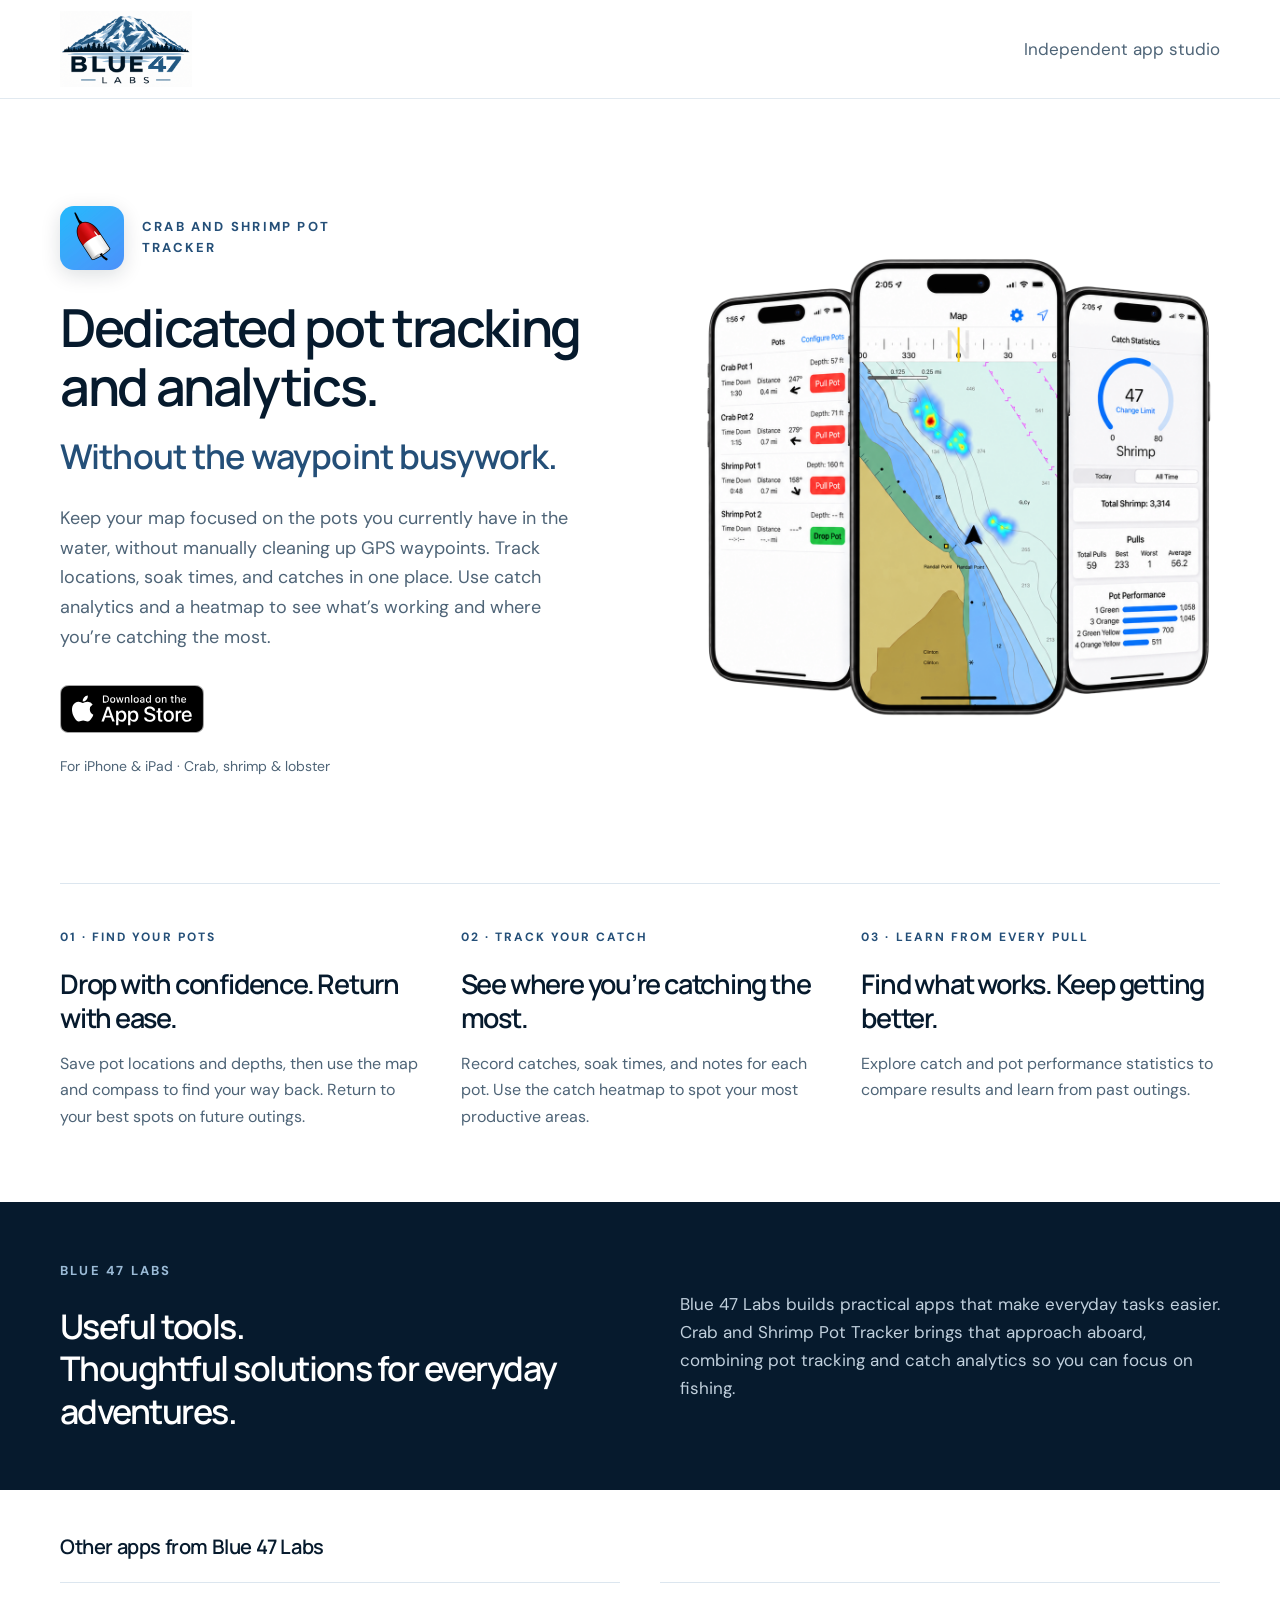
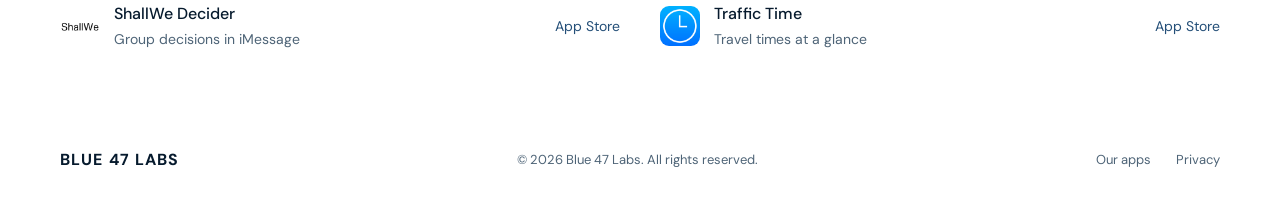
==== index.html @ 3d628301 "Publish Blue 47 Labs website with Pot Tracker, privacy page, and app links" ====
<!doctype html><html lang="en"><head><meta charset="utf-8"><meta name="viewport" content="width=device-width, initial-scale=1"><title>Blue 47 Labs | Crab and Shrimp Pot Tracker</title><meta name="description" content="Dedicated pot tracking and catch analytics from Blue 47 Labs. Track current pots, explore your catch heatmap, and return to your best spots."><meta name="theme-color" content="#061A2D"><link rel="icon" type="image/svg+xml" href="data:image/svg+xml,%3Csvg xmlns='http://www.w3.org/2000/svg' viewBox='0 0 64 64'%3E%3Crect width='64' height='64' rx='12' fill='%23061A2D'/%3E%3Ctext x='32' y='44' text-anchor='middle' font-family='Arial' font-weight='bold' font-size='34' fill='%239BBBD7'%3E47%3C/text%3E%3C/svg%3E"><link rel="stylesheet" href="/styles.css?v=11"></head><body><a class="skip" href="#main">Skip to content</a><header><div class="wrap nav"><a class="brand" href="/" aria-label="Blue 47 Labs home"><img src="/assets/blue47-logo.png" alt="Blue 47 Labs" width="132" height="76"></a><span class="nav-label">Independent app studio</span></div></header><main id="main"><div class="wrap"><section class="hero tracker-hero" id="apps"><div><div class="featured-identity"><img class="app-icon" src="/assets/pot-tracker-icon.jpg" alt="" width="64" height="64"><p class="eyebrow">CRAB AND SHRIMP POT TRACKER</p></div><h1>Dedicated pot tracking and analytics.<span class="headline-sub">Without the waypoint busywork.</span></h1><p class="intro">Keep your map focused on the pots you currently have in the water, without manually cleaning up GPS waypoints. Track locations, soak times, and catches in one place. Use catch analytics and a heatmap to see what’s working and where you’re catching the most.</p><div class="hero-foot"><a class="store-badge" href="https://apps.apple.com/us/app/crab-and-shrimp-pot-tracker/id1212160970" aria-label="Download Crab and Shrimp Pot Tracker on the App Store"><img src="/assets/download-on-the-app-store.svg" alt="Download on the App Store" width="144" height="48"></a></div><p class="availability">For iPhone &amp; iPad · Crab, shrimp &amp; lobster</p></div><figure class="tracker-photo tracker-phones"><img src="/assets/pot-tracker-phones-transparent.png" alt="Crab and Shrimp Pot Tracker showing the pot list, catch heatmap, and catch analytics on three iPhones" width="1122" height="1402" fetchpriority="high"></figure></section><section class="tracker-benefits" aria-label="Pot Tracker highlights"><article><span class="eyebrow">01 · FIND YOUR POTS</span><h2>Drop with confidence. Return with ease.</h2><p>Save pot locations and depths, then use the map and compass to find your way back. Return to your best spots on future outings.</p></article><article><span class="eyebrow">02 · TRACK YOUR CATCH</span><h2>See where you’re catching the most.</h2><p>Record catches, soak times, and notes for each pot. Use the catch heatmap to spot your most productive areas.</p></article><article><span class="eyebrow">03 · LEARN FROM EVERY PULL</span><h2>Find what works. Keep getting better.</h2><p>Explore catch and pot performance statistics to compare results and learn from past outings.</p></article></section></div><section class="studio-note" id="about"><div class="wrap studio-inner"><div><p class="eyebrow">BLUE 47 LABS</p><h2>Useful tools.<br>Thoughtful solutions for everyday adventures.</h2></div><p>Blue 47 Labs builds practical apps that make everyday tasks easier. Crab and Shrimp Pot Tracker brings that approach aboard, combining pot tracking and catch analytics so you can focus on fishing.</p></div></section><section class="wrap other-apps" aria-labelledby="other-apps-title"><h2 id="other-apps-title">Other apps from Blue 47 Labs</h2><div class="other-app-list"><a class="other-app" href="https://apps.apple.com/tr/app/shallwe-decider/id1381268381"><img src="/assets/shallwe-decider-icon.jpg" alt="" width="40" height="40" loading="lazy"><span><strong>ShallWe Decider</strong><span>Group decisions in iMessage</span></span><span class="other-explore">App Store</span></a><a class="other-app" href="https://apps.apple.com/us/app/traffic-time-fast-etas/id1092826385"><img src="/assets/traffic-time-icon.jpg" alt="" width="40" height="40" loading="lazy"><span><strong>Traffic Time</strong><span>Travel times at a glance</span></span><span class="other-explore">App Store</span></a></div></section></main><footer><div class="wrap footer-inner"><a class="footer-brand" href="/">BLUE 47 LABS</a><span>© 2026 Blue 47 Labs. All rights reserved.</span><div class="footer-links"><a href="/#apps">Our apps</a><a href="/privacy/">Privacy</a></div></div></footer></body></html>
---- styles.css ----
@import url('https://fonts.googleapis.com/css2?family=DM+Sans:wght@400;450;500;600;700&family=Manrope:wght@400;500;600;700;800&display=swap');
:root{--navy:#061A2D;--blue:#244F78;--ice:#9BBBD7;--white:#fff;--pale:#edf3f8;--muted:#4e6477}*{box-sizing:border-box}html{scroll-behavior:smooth;scroll-padding-top:110px}body{margin:0;color:var(--navy);background:white;font-family:'DM Sans',sans-serif;font-size:17px;line-height:1.65}a{color:inherit;text-decoration:none}a:focus-visible,summary:focus-visible{outline:3px solid var(--blue);outline-offset:6px}.wrap{max-width:1240px;margin:auto;padding:0 40px}.skip{position:absolute;left:10px;top:-80px;background:white;padding:10px;z-index:20}.skip:focus{top:10px}header{background:rgba(255,255,255,.97);border-bottom:1px solid #e1e9f0;position:sticky;top:0;z-index:10}.nav{height:98px;display:flex;align-items:center;justify-content:space-between;gap:28px}.brand img{display:block;width:132px;height:76px;object-fit:contain}nav{display:flex;gap:34px;align-items:center;font-size:15px;font-weight:600}nav a:hover,.textlink:hover{color:var(--blue);text-decoration:underline;text-underline-offset:6px}.nav-label{color:var(--muted);font-weight:400}.eyebrow{font-size:13px;font-weight:700;letter-spacing:.17em;color:var(--blue);text-transform:uppercase;margin:0 0 23px}h1,h2,h3{font-family:Manrope,sans-serif;line-height:1.12;letter-spacing:-.045em;margin:0}h1{font-size:clamp(44px,5.3vw,72px);font-weight:600}h2{font-size:clamp(32px,3.5vw,48px);font-weight:600}h3{font-size:25px;font-weight:600;letter-spacing:-.025em}p{margin:0 0 24px}.hero{padding:86px 0 76px;display:grid;grid-template-columns:1.08fr 1fr;gap:44px;align-items:center}.hero .intro{max-width:510px;color:var(--muted);margin:26px 0 32px;font-size:19px}.hero-art img{display:block;width:100%;height:auto}.hero-art{padding:15px 0 20px}.hero-caption{margin:24px 0 0;text-align:center;font-size:12px;letter-spacing:.18em;color:var(--muted);text-transform:uppercase}.button{display:inline-flex;justify-content:center;align-items:center;min-height:52px;padding:12px 26px;background:var(--navy);color:white;border:1px solid var(--navy);border-radius:5px;font-weight:600;font-size:15px;transition:background .2s,transform .2s}.button:hover{background:var(--blue);transform:translateY(-2px)}.button.light{background:white;color:var(--navy);border-color:white}.hero-foot{display:flex;gap:26px;align-items:center;font-size:14px;color:var(--muted)}.strip{border-top:1px solid #dce6ef;border-bottom:1px solid #dce6ef;display:flex;justify-content:space-between;padding:22px 0;color:var(--muted);font-size:14px}.strip b{color:var(--navy);font-weight:500}.collection{padding:82px 0 90px}.section-heading{display:flex;justify-content:space-between;gap:25px;align-items:end;margin-bottom:38px}.section-heading p{color:var(--muted);max-width:340px;margin:0}.cards{display:grid;grid-template-columns:repeat(3,1fr);gap:22px}.card{display:flex;flex-direction:column;padding:30px;border:1px solid #d8e3ed;border-radius:8px;transition:transform .2s,border-color .2s;background:var(--white)}.card:hover{transform:translateY(-5px);border-color:var(--blue)}.card-top{display:flex;justify-content:space-between;align-items:center;margin-bottom:34px}.number{font-family:Manrope,sans-serif;font-size:46px;color:var(--ice);line-height:1}.card .eyebrow{font-size:11px;letter-spacing:.12em;margin:0}.card h3{min-height:86px}.card p{font-size:16px;color:var(--muted);margin:20px 0 27px}.card .platform{font-size:13px;color:var(--blue);margin-top:auto}.card .textlink{font-size:15px;font-weight:700;border-top:1px solid #e0e8ef;padding-top:20px;margin-top:24px}.about{background:var(--navy);color:white;padding:76px 0}.about-grid{display:grid;grid-template-columns:1fr 1fr;gap:100px}.about .eyebrow{color:var(--ice)}.about p{color:#c1d0dd;font-size:18px;margin-top:8px}.about h2{max-width:470px}.about .small{font-size:14px;color:var(--ice);margin-top:30px;margin-bottom:0}footer{padding:36px 0}.footer-inner{display:flex;justify-content:space-between;gap:28px;align-items:center;font-size:13px;color:var(--muted)}.footer-brand{color:var(--navy);font-size:16px;font-weight:700;letter-spacing:.07em}.footer-links{display:flex;gap:25px}.breadcrumb{padding-top:34px;font-size:14px;color:var(--muted)}.detail-hero{padding:55px 0 64px;max-width:1000px}.detail-hero h1{font-size:clamp(42px,5vw,64px);white-space:pre-line}.app-name{color:var(--blue);font-size:21px;font-weight:600;margin:23px 0 16px}.detail-hero .intro{max-width:660px;font-size:20px;color:var(--muted);margin:0 0 28px}.detail-actions{display:flex;gap:24px;align-items:center;flex-wrap:wrap}.detail-actions span{font-size:14px;color:var(--muted)}.features-section{background:var(--pale);padding:70px 0}.features{display:grid;grid-template-columns:repeat(2,1fr);gap:0 64px;margin-top:32px}.feature{border-top:1px solid #c9d9e6;padding:28px 0 10px}.feature h3{font-size:24px;margin-bottom:12px}.feature p{color:var(--muted);max-width:490px}.app-bottom{padding:60px 0}.app-bottom .section-heading{align-items:center}.related{display:flex;gap:16px;flex-wrap:wrap}.related a{border:1px solid #cbdbe7;padding:12px 20px;border-radius:5px;font-size:15px}.related a:hover{background:var(--pale)}@media(max-width:800px){.wrap{padding:0 24px}.nav{height:86px;gap:16px}.brand img{width:108px;height:65px}nav{gap:20px;font-size:14px}.nav-label{display:none}.hero{padding:50px 0;grid-template-columns:1fr;gap:28px}.hero-art{max-width:450px;margin:auto}.hero-caption{margin-top:12px}.hero .intro{font-size:18px}.strip{gap:16px;flex-wrap:wrap;font-size:13px}.section-heading{display:block}.section-heading p{margin-top:18px}.collection{padding:55px 0}.cards{grid-template-columns:1fr}.card{padding:26px}.card h3{min-height:0}.card-top{margin-bottom:25px}.card p{margin:14px 0 20px}.about-grid{grid-template-columns:1fr;gap:28px}.about{padding:54px 0}.about p{font-size:17px}.footer-inner{align-items:start;flex-direction:column;gap:16px}.features{grid-template-columns:1fr}.detail-hero{padding:38px 0 48px}.detail-hero .intro{font-size:18px}.features-section{padding:45px 0}.app-bottom{padding:45px 0}.hero-foot{gap:17px}}@media(prefers-reduced-motion:reduce){html{scroll-behavior:auto}*{transition:none!important}}
/* App tiles: crisp App Store icons over softened, navy-tinted photography. */
.card{position:relative;isolation:isolate;overflow:hidden;background:var(--pale);border-color:#cbdbe7}
.card::before{content:"";position:absolute;z-index:-2;inset:-12px;background-image:var(--tile-photo);background-position:center;background-size:cover;filter:blur(1.5px) saturate(.65);opacity:1;pointer-events:none}
.card::after{content:"";position:absolute;z-index:-1;inset:0;background:linear-gradient(180deg,rgba(237,243,248,.12) 0%,rgba(237,243,248,.56) 42%,rgba(255,255,255,.88) 100%);pointer-events:none}
.card-pot-tracker{--tile-photo:url('/assets/pot-tracker-background.jpg')}
.card-shallwe-decider{--tile-photo:url('/assets/shallwe-decider-background.jpg')}
.card-traffic-time{--tile-photo:url('/assets/traffic-time-background.jpg')}
.card .card-top{gap:14px;margin-bottom:30px;min-height:80px}
.card .eyebrow{font-size:12px;line-height:1.5;text-align:right;color:var(--navy);max-width:140px}
.app-icon{width:80px;height:80px;flex:0 0 80px;object-fit:cover;border-radius:18px;box-shadow:0 5px 20px #061a2d24;background:white}
.card .textlink{border-color:#bccddb}
.card:hover{box-shadow:0 12px 30px #061a2d0c}

.card .eyebrow{background:rgba(255,255,255,.82);padding:5px 8px;border-radius:4px}

/* Keep the supplied crabbing photo visible; soften the other app tiles. */
.card-pot-tracker::before{background-size:cover;background-position:45% center}
.card-shallwe-decider::before,.card-traffic-time::before{filter:blur(3px) saturate(.35);opacity:.8}
.card-shallwe-decider::after,.card-traffic-time::after{background:linear-gradient(180deg,rgba(237,243,248,.52) 0%,rgba(237,243,248,.88) 42%,rgba(255,255,255,.96) 100%)}
.card-shallwe-decider .eyebrow,.card-traffic-time .eyebrow{background:none;padding:0;border-radius:0}

/* All app photos share the same muted treatment. */
.card-pot-tracker::before{background-position:center;filter:blur(3px) saturate(.35);opacity:.8}
.card-pot-tracker::after{background:linear-gradient(180deg,rgba(237,243,248,.52) 0%,rgba(237,243,248,.88) 42%,rgba(255,255,255,.96) 100%)}
.card-pot-tracker .eyebrow{background:none;padding:0;border-radius:0}

.card-actions{display:flex;flex-wrap:wrap;align-items:center;gap:20px 18px;border-top:1px solid #bccddb;margin-top:24px;padding-top:24px}
.store-badge{display:inline-flex;flex:none;line-height:0;border-radius:7px}
.store-badge img{display:block;width:144px;height:auto}
.card .card-actions .textlink{border:0;padding:0;margin:0;font-size:14px}
.card h3 a:hover{text-decoration:underline;text-underline-offset:4px}

/* Pot Tracker takes the lead; the remaining apps are a compact secondary list. */
.tracker-hero{gap:72px;padding:66px 0 64px;grid-template-columns:1.08fr 1fr}
.featured-identity{display:flex;align-items:center;gap:18px;margin-bottom:28px}
.featured-identity .app-icon{width:64px;height:64px;flex-basis:64px;border-radius:14px}
.featured-identity .eyebrow{margin:0;line-height:1.6;max-width:250px}
.tracker-hero h1{font-size:clamp(44px,5vw,68px)}
.tracker-hero .hero-foot{flex-wrap:wrap;gap:24px}
.tracker-hero .textlink{font-weight:600;color:var(--blue)}
.availability{font-size:14px;color:var(--muted);margin:22px 0 0}
.tracker-photo{position:relative;margin:0;height:540px;border-radius:12px;overflow:hidden;background:var(--pale)}
.tracker-photo img{width:100%;height:100%;object-fit:cover;object-position:center 50%;display:block}
.tracker-photo figcaption{position:absolute;bottom:0;left:0;right:0;padding:42px 26px 24px;background:linear-gradient(transparent,rgba(6,26,45,.8));color:white;font-size:16px}
.tracker-benefits{display:grid;grid-template-columns:repeat(3,1fr);gap:42px;border-top:1px solid #dce6ef;padding:44px 0 72px}
.tracker-benefits .eyebrow{display:block;font-size:12px;margin-bottom:20px}
.tracker-benefits h2{font-size:28px;line-height:1.25;margin-bottom:16px}
.tracker-benefits p{font-size:16px;color:var(--muted);margin:0}
.studio-note{background:var(--navy);color:white;padding:58px 0}
.studio-inner{display:grid;grid-template-columns:1fr 1fr;gap:80px;align-items:center}
.studio-note .eyebrow{color:var(--ice)}
.studio-note h2{font-size:34px;line-height:1.25}
.studio-note p:not(.eyebrow){color:#c1d0dd;font-size:17px;margin:0}
.other-apps{padding-top:46px;padding-bottom:42px}
.other-apps h2,.secondary-app-heading{font-size:20px;font-weight:600;letter-spacing:-.02em}
.other-app-list{display:grid;grid-template-columns:1fr 1fr;gap:40px;margin-top:24px}
.other-app{display:flex;gap:14px;align-items:center;padding:18px 0;border-top:1px solid #dce6ef;font-size:14px}
.other-app img{border-radius:9px;flex-shrink:0}
.other-app strong{display:block;font-size:16px;font-weight:500}
.other-app span span{display:block;color:var(--muted)}
.other-explore{margin-left:auto;color:var(--blue);font-size:14px}
.other-app:hover strong,.other-app:hover .other-explore{text-decoration:underline;text-underline-offset:4px}
.privacy-page{max-width:900px;padding-top:65px;padding-bottom:75px}
.privacy-page h1{font-size:clamp(42px,5vw,60px);margin-bottom:28px}
.privacy-page .privacy-lead{font-size:20px;color:var(--muted)}
.privacy-page section{margin-top:38px}
.privacy-page h2{font-size:25px;line-height:1.3;margin-bottom:16px;letter-spacing:-.025em}
.privacy-page a{text-decoration:underline;text-underline-offset:3px;overflow-wrap:anywhere;color:var(--blue)}
.privacy-reference{border-top:1px solid #dce6ef;padding-top:30px}
.privacy-page li{margin-bottom:8px}
@media(max-width:800px){.tracker-hero{grid-template-columns:1fr;gap:32px;padding-top:38px}.tracker-photo{height:420px}.tracker-benefits{grid-template-columns:1fr;gap:32px;padding-bottom:48px}.tracker-benefits h2 br{display:none}.studio-inner{grid-template-columns:1fr;gap:26px}.studio-note{padding:42px 0}.studio-note h2{font-size:29px}.other-app-list{grid-template-columns:1fr;gap:0}.other-apps{padding-top:34px;padding-bottom:22px}.privacy-page{padding-top:40px}.privacy-page .privacy-lead{font-size:18px}}

.tracker-hero h1{font-size:clamp(38px,4.1vw,54px);line-height:1.12}.headline-sub{display:block;color:var(--blue);font-size:.65em;line-height:1.25;letter-spacing:-.025em;margin-top:20px}.tracker-hero .intro{font-size:18px}.tracker-photo{height:580px}.tracker-benefits h2{font-size:27px}@media(max-width:800px){.tracker-photo{height:420px}.tracker-hero h1{font-size:42px}}

/* Preserve the approved phone composition at every screen size. */
.tracker-photo.tracker-phones{height:auto;align-self:center;background:transparent}
.tracker-phones img{height:auto;object-fit:contain}
.tracker-phones figcaption{position:static;padding:0 24px 24px;background:none;color:var(--navy);text-align:center}
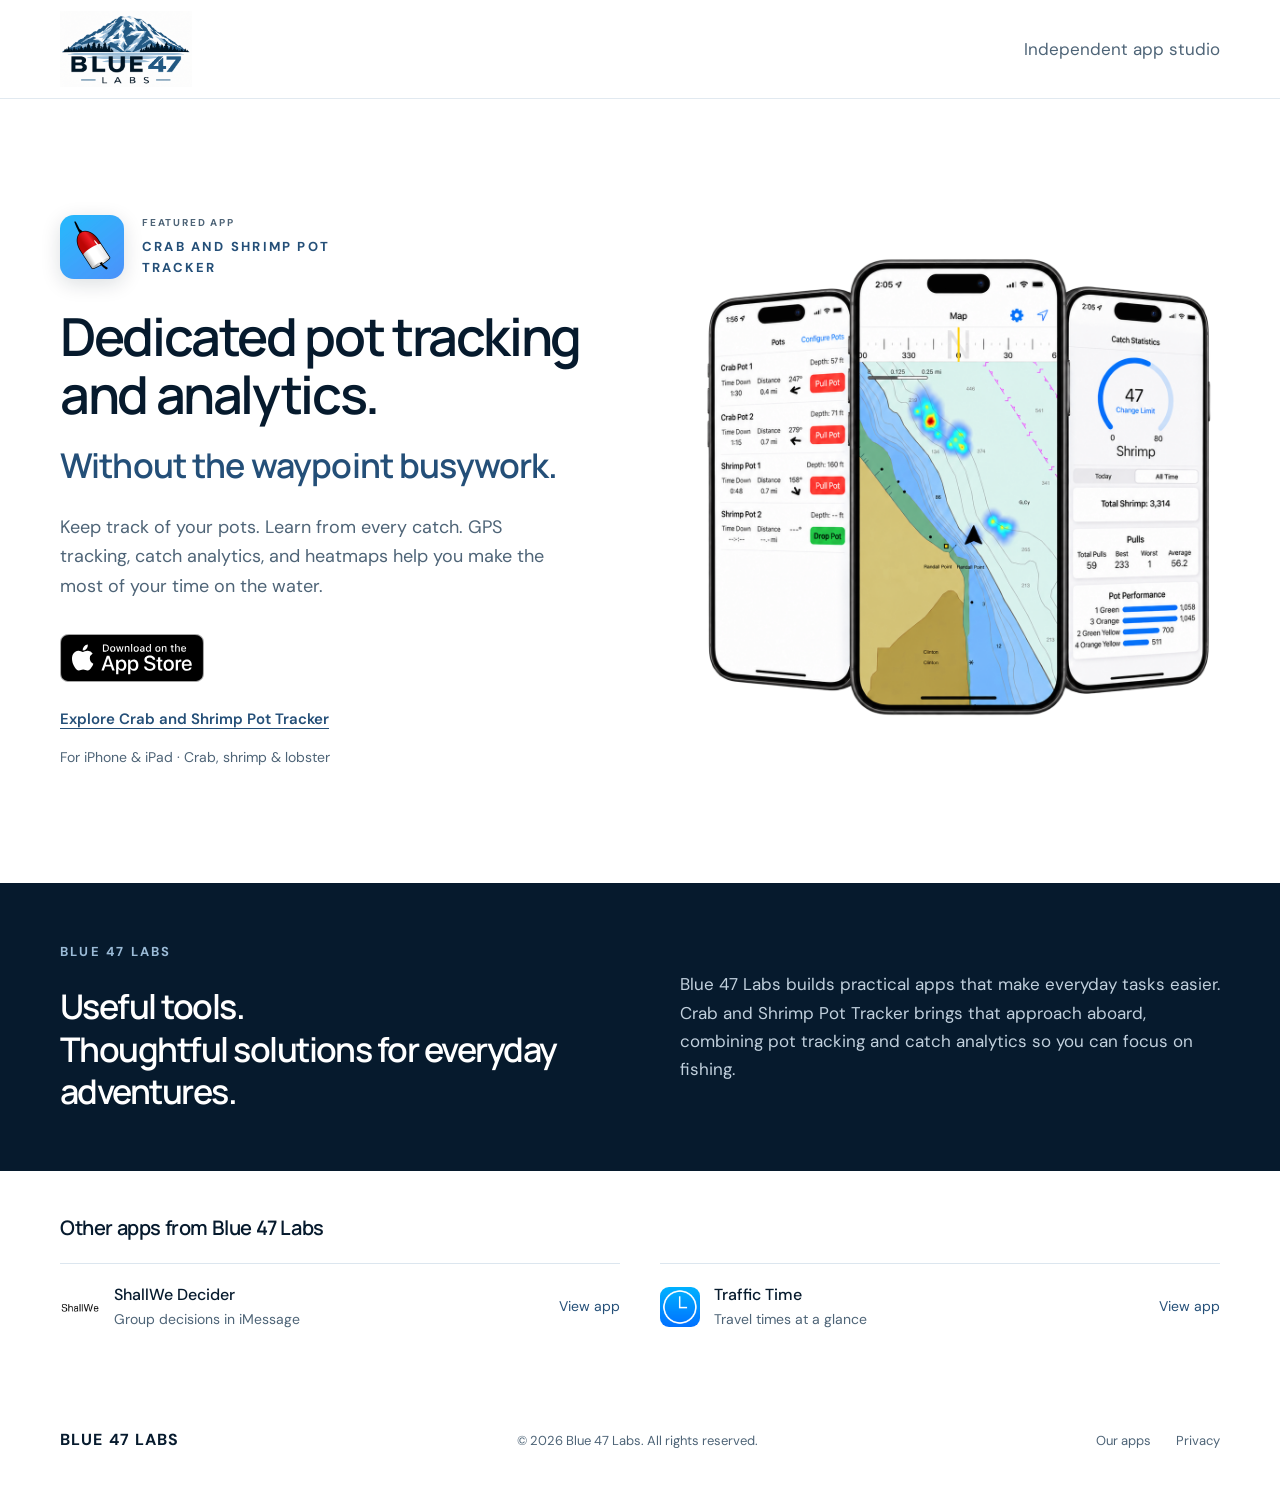
==== commit a4a0abbf: "Add individual app pages and support links; simplify featured homepage" ====
--- a/index.html
+++ b/index.html
@@ -1 +1 @@
-<!doctype html><html lang="en"><head><meta charset="utf-8"><meta name="viewport" content="width=device-width, initial-scale=1"><title>Blue 47 Labs | Crab and Shrimp Pot Tracker</title><meta name="description" content="Dedicated pot tracking and catch analytics from Blue 47 Labs. Track current pots, explore your catch heatmap, and return to your best spots."><meta name="theme-color" content="#061A2D"><link rel="icon" type="image/svg+xml" href="data:image/svg+xml,%3Csvg xmlns='http://www.w3.org/2000/svg' viewBox='0 0 64 64'%3E%3Crect width='64' height='64' rx='12' fill='%23061A2D'/%3E%3Ctext x='32' y='44' text-anchor='middle' font-family='Arial' font-weight='bold' font-size='34' fill='%239BBBD7'%3E47%3C/text%3E%3C/svg%3E"><link rel="stylesheet" href="/styles.css?v=11"></head><body><a class="skip" href="#main">Skip to content</a><header><div class="wrap nav"><a class="brand" href="/" aria-label="Blue 47 Labs home"><img src="/assets/blue47-logo.png" alt="Blue 47 Labs" width="132" height="76"></a><span class="nav-label">Independent app studio</span></div></header><main id="main"><div class="wrap"><section class="hero tracker-hero" id="apps"><div><div class="featured-identity"><img class="app-icon" src="/assets/pot-tracker-icon.jpg" alt="" width="64" height="64"><p class="eyebrow">CRAB AND SHRIMP POT TRACKER</p></div><h1>Dedicated pot tracking and analytics.<span class="headline-sub">Without the waypoint busywork.</span></h1><p class="intro">Keep your map focused on the pots you currently have in the water, without manually cleaning up GPS waypoints. Track locations, soak times, and catches in one place. Use catch analytics and a heatmap to see what’s working and where you’re catching the most.</p><div class="hero-foot"><a class="store-badge" href="https://apps.apple.com/us/app/crab-and-shrimp-pot-tracker/id1212160970" aria-label="Download Crab and Shrimp Pot Tracker on the App Store"><img src="/assets/download-on-the-app-store.svg" alt="Download on the App Store" width="144" height="48"></a></div><p class="availability">For iPhone &amp; iPad · Crab, shrimp &amp; lobster</p></div><figure class="tracker-photo tracker-phones"><img src="/assets/pot-tracker-phones-transparent.png" alt="Crab and Shrimp Pot Tracker showing the pot list, catch heatmap, and catch analytics on three iPhones" width="1122" height="1402" fetchpriority="high"></figure></section><section class="tracker-benefits" aria-label="Pot Tracker highlights"><article><span class="eyebrow">01 · FIND YOUR POTS</span><h2>Drop with confidence. Return with ease.</h2><p>Save pot locations and depths, then use the map and compass to find your way back. Return to your best spots on future outings.</p></article><article><span class="eyebrow">02 · TRACK YOUR CATCH</span><h2>See where you’re catching the most.</h2><p>Record catches, soak times, and notes for each pot. Use the catch heatmap to spot your most productive areas.</p></article><article><span class="eyebrow">03 · LEARN FROM EVERY PULL</span><h2>Find what works. Keep getting better.</h2><p>Explore catch and pot performance statistics to compare results and learn from past outings.</p></article></section></div><section class="studio-note" id="about"><div class="wrap studio-inner"><div><p class="eyebrow">BLUE 47 LABS</p><h2>Useful tools.<br>Thoughtful solutions for everyday adventures.</h2></div><p>Blue 47 Labs builds practical apps that make everyday tasks easier. Crab and Shrimp Pot Tracker brings that approach aboard, combining pot tracking and catch analytics so you can focus on fishing.</p></div></section><section class="wrap other-apps" aria-labelledby="other-apps-title"><h2 id="other-apps-title">Other apps from Blue 47 Labs</h2><div class="other-app-list"><a class="other-app" href="https://apps.apple.com/tr/app/shallwe-decider/id1381268381"><img src="/assets/shallwe-decider-icon.jpg" alt="" width="40" height="40" loading="lazy"><span><strong>ShallWe Decider</strong><span>Group decisions in iMessage</span></span><span class="other-explore">App Store</span></a><a class="other-app" href="https://apps.apple.com/us/app/traffic-time-fast-etas/id1092826385"><img src="/assets/traffic-time-icon.jpg" alt="" width="40" height="40" loading="lazy"><span><strong>Traffic Time</strong><span>Travel times at a glance</span></span><span class="other-explore">App Store</span></a></div></section></main><footer><div class="wrap footer-inner"><a class="footer-brand" href="/">BLUE 47 LABS</a><span>© 2026 Blue 47 Labs. All rights reserved.</span><div class="footer-links"><a href="/#apps">Our apps</a><a href="/privacy/">Privacy</a></div></div></footer></body></html>+<!doctype html><html lang="en"><head><meta charset="utf-8"><meta name="viewport" content="width=device-width, initial-scale=1"><title>Blue 47 Labs | Apps for everyday adventures.</title><meta name="description" content="Dedicated pot tracking and catch analytics from Blue 47 Labs. Track current pots, explore your catch heatmap, and return to your best spots."><meta name="theme-color" content="#061A2D"><link rel="icon" type="image/svg+xml" href="data:image/svg+xml,%3Csvg xmlns='http://www.w3.org/2000/svg' viewBox='0 0 64 64'%3E%3Crect width='64' height='64' rx='12' fill='%23061A2D'/%3E%3Ctext x='32' y='44' text-anchor='middle' font-family='Arial' font-weight='bold' font-size='34' fill='%239BBBD7'%3E47%3C/text%3E%3C/svg%3E"><link rel="stylesheet" href="/styles.css?v=11"><meta property="og:type" content="website"><meta property="og:title" content="Blue 47 Labs | Apps for everyday adventures."><meta property="og:url" content="https://blue47labs.com/"><meta property="og:image" content="https://blue47labs.com/assets/blue47-logo.png"><meta property="og:image:width" content="1659"><meta property="og:image:height" content="948"><meta property="og:image:type" content="image/png"><meta property="og:image:alt" content="Blue 47 Labs mountain and lake logo"><meta name="twitter:card" content="summary_large_image"><meta name="twitter:title" content="Blue 47 Labs | Apps for everyday adventures."><meta name="twitter:image" content="https://blue47labs.com/assets/blue47-logo.png"><meta name="twitter:image:alt" content="Blue 47 Labs mountain and lake logo"><link rel="stylesheet" href="/app-pages.css"></head><body><a class="skip" href="#main">Skip to content</a><header><div class="wrap nav"><a class="brand" href="/" aria-label="Blue 47 Labs home"><img src="/assets/blue47-logo.png" alt="Blue 47 Labs" width="132" height="76"></a><span class="nav-label">Independent app studio</span></div></header><main id="main"><div class="wrap"><section class="hero tracker-hero" id="apps"><div><div class="featured-identity"><img class="app-icon" src="/assets/pot-tracker-icon.jpg" alt="" width="64" height="64"><div><p class="featured-label">FEATURED APP</p><p class="eyebrow">CRAB AND SHRIMP POT TRACKER</p></div></div><h1>Dedicated pot tracking and analytics.<span class="headline-sub">Without the waypoint busywork.</span></h1><p class="intro">Keep track of your pots. Learn from every catch. GPS tracking, catch analytics, and heatmaps help you make the most of your time on the water.</p><div class="hero-foot"><a class="store-badge" href="https://apps.apple.com/us/app/crab-and-shrimp-pot-tracker/id1212160970" aria-label="Download Crab and Shrimp Pot Tracker on the App Store"><img src="/assets/download-on-the-app-store.svg" alt="Download on the App Store" width="144" height="48"></a></div><p class="detail-entry"><a href="/pot-tracker/">Explore Crab and Shrimp Pot Tracker</a></p><p class="availability">For iPhone &amp; iPad · Crab, shrimp &amp; lobster</p></div><figure class="tracker-photo tracker-phones"><img src="/assets/pot-tracker-phones-transparent.png" alt="Crab and Shrimp Pot Tracker showing the pot list, catch heatmap, and catch analytics on three iPhones" width="1122" height="1402" fetchpriority="high"></figure></section></div><section class="studio-note" id="about"><div class="wrap studio-inner"><div><p class="eyebrow">BLUE 47 LABS</p><h2>Useful tools.<br>Thoughtful solutions for everyday adventures.</h2></div><p>Blue 47 Labs builds practical apps that make everyday tasks easier. Crab and Shrimp Pot Tracker brings that approach aboard, combining pot tracking and catch analytics so you can focus on fishing.</p></div></section><section class="wrap other-apps" aria-labelledby="other-apps-title"><h2 id="other-apps-title">Other apps from Blue 47 Labs</h2><div class="other-app-list"><a class="other-app" href="/shallwe-decider/"><img src="/assets/shallwe-decider-icon.jpg" alt="" width="40" height="40" loading="lazy"><span><strong>ShallWe Decider</strong><span>Group decisions in iMessage</span></span><span class="other-explore">View app</span></a><a class="other-app" href="/traffic-time/"><img src="/assets/traffic-time-icon.jpg" alt="" width="40" height="40" loading="lazy"><span><strong>Traffic Time</strong><span>Travel times at a glance</span></span><span class="other-explore">View app</span></a></div></section></main><footer><div class="wrap footer-inner"><a class="footer-brand" href="/">BLUE 47 LABS</a><span>© 2026 Blue 47 Labs. All rights reserved.</span><div class="footer-links"><a href="/#apps">Our apps</a><a href="/privacy/">Privacy</a></div></div></footer></body></html>
--- a/app-pages.css
+++ b/app-pages.css
@@ -0,0 +1,3 @@
+
+.breadcrumb{display:flex;gap:12px;flex-wrap:wrap;font-size:13px}.breadcrumb a:hover{text-decoration:underline}.app-page-hero{padding-top:40px}.app-screens{display:flex;gap:18px;align-items:center;padding:25px 0}.app-screens img{display:block;width:calc(50% - 9px);height:auto;border-radius:18px;box-shadow:0 14px 34px #061a2d15}.app-screens img:nth-child(2){margin-top:64px}.support-email{display:inline-block;font-family:Manrope,sans-serif;font-size:clamp(19px,2.2vw,27px);font-weight:600;color:white;margin:22px 0 16px;text-decoration:underline;text-underline-offset:7px;overflow-wrap:anywhere}.studio-note .support-hint{font-size:14px;color:#9bbbd7}.app-support{scroll-margin-top:98px}.related-apps{display:grid;grid-template-columns:1fr 1fr;gap:32px}.related-app{display:flex;align-items:center;gap:16px;border-top:1px solid #dce6ef;padding:22px 0;font-size:16px}.related-app img{border-radius:10px}.related-app:hover{text-decoration:underline}.app-bottom .textlink,.detail-entry a{font-size:14px;color:var(--blue);text-decoration:underline;text-underline-offset:4px}.detail-entry{margin:22px 0 0}.detail-entry+.availability{margin-top:14px}@media(max-width:800px){.app-screens{max-width:480px;margin:auto;padding:0 0 24px}.app-page-hero h1{font-size:38px}.related-apps{grid-template-columns:1fr;gap:0}.app-bottom .section-heading{display:flex;align-items:center;flex-wrap:wrap}.app-support{scroll-margin-top:86px}}
+.featured-label{font-size:10px;letter-spacing:.18em;font-weight:700;color:var(--muted);margin:0 0 6px}.detail-entry a{font-size:15px;font-weight:600}
